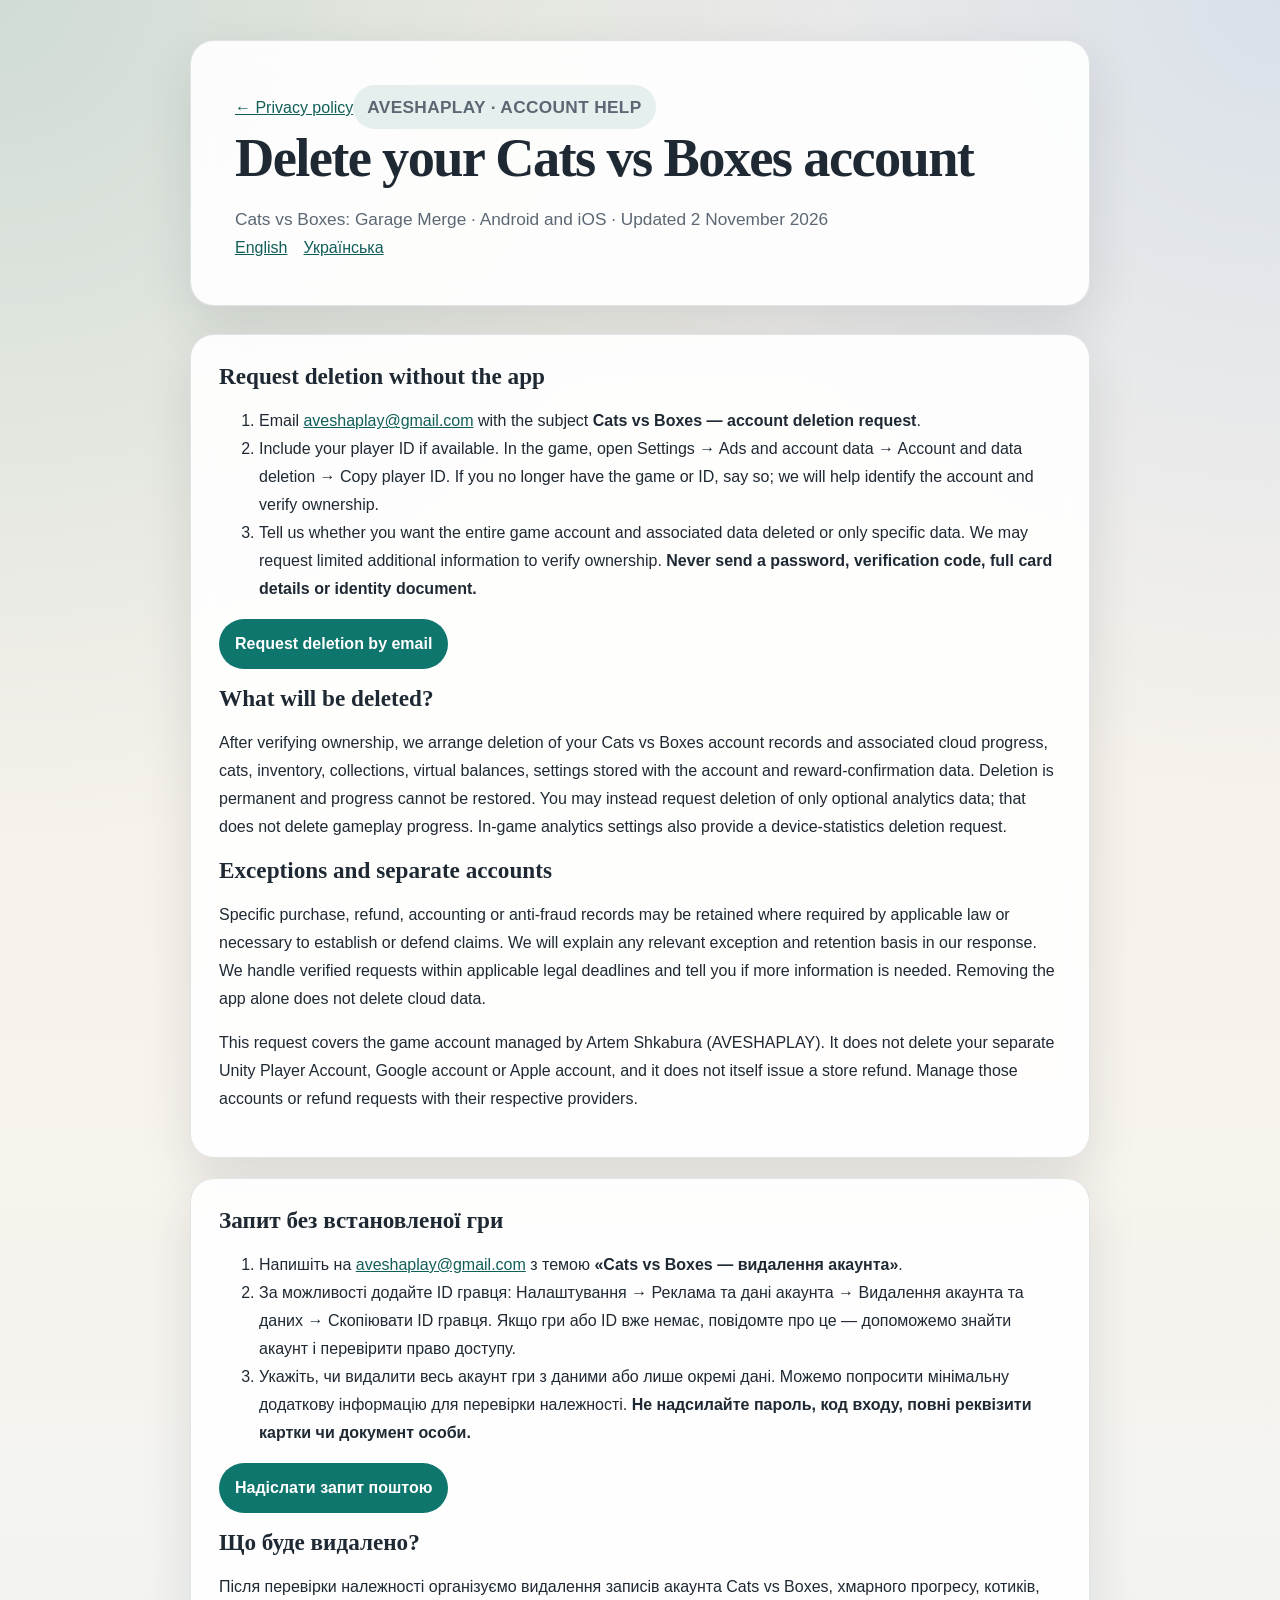
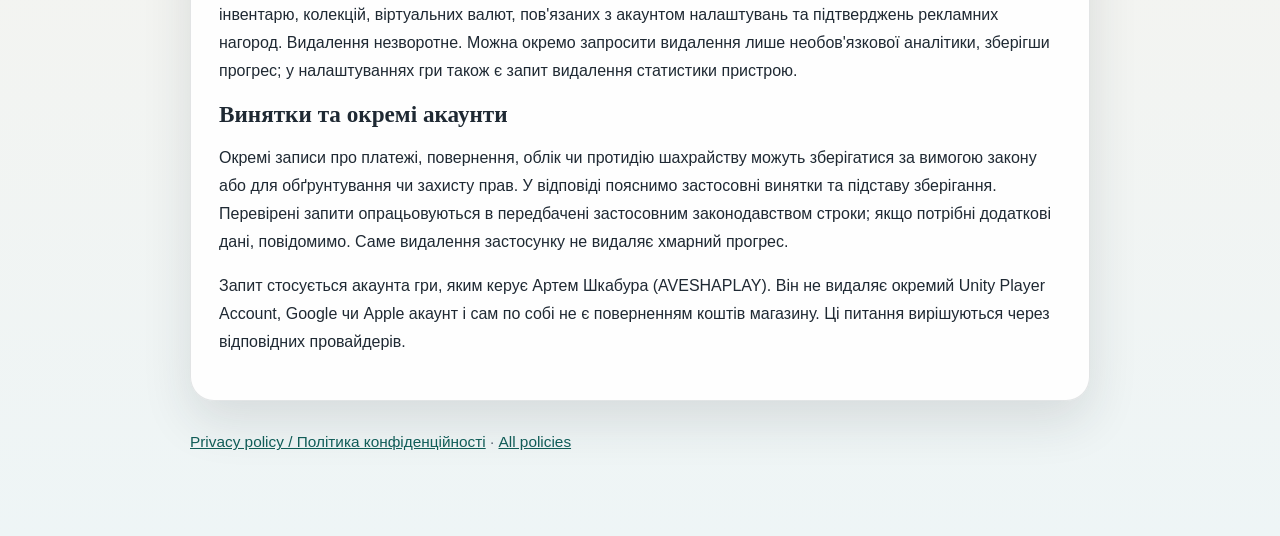
==== cats-vs-boxes-delete.html @ ae141d83 "Add Cats vs Boxes privacy policy and account deletion Publish English and Ukrainian privacy and supp" ====
<!doctype html><html lang="en"><head><meta charset="utf-8"><meta name="viewport" content="width=device-width,initial-scale=1"><meta name="referrer" content="no-referrer"><title>Delete account · Cats vs Boxes: Garage Merge</title><link rel="stylesheet" href="styles.css"><style>p,li{line-height:1.75}a{overflow-wrap:anywhere}.shell{max-width:900px}nav{display:flex;gap:1rem;flex-wrap:wrap}</style></head><body><main class="shell"><section class="hero"><a href="cats-vs-boxes.html">← Privacy policy</a><p class="eyebrow">AVESHAPLAY · Account help</p><h1>Delete your Cats vs Boxes account</h1><p>Cats vs Boxes: Garage Merge · Android and iOS · Updated 2 November 2026</p><nav><a href="#en">English</a><a href="#uk" lang="uk">Українська</a></nav></section>
<section id="en" class="panel"><h2>Request deletion without the app</h2><ol><li>Email <a href="mailto:aveshaplay@gmail.com?subject=Cats%20vs%20Boxes%20-%20account%20deletion%20request">aveshaplay@gmail.com</a> with the subject <strong>Cats vs Boxes — account deletion request</strong>.</li><li>Include your player ID if available. In the game, open Settings → Ads and account data → Account and data deletion → Copy player ID. If you no longer have the game or ID, say so; we will help identify the account and verify ownership.</li><li>Tell us whether you want the entire game account and associated data deleted or only specific data. We may request limited additional information to verify ownership. <strong>Never send a password, verification code, full card details or identity document.</strong></li></ol><p><a class="button" href="mailto:aveshaplay@gmail.com?subject=Cats%20vs%20Boxes%20-%20account%20deletion%20request">Request deletion by email</a></p><h2>What will be deleted?</h2><p>After verifying ownership, we arrange deletion of your Cats vs Boxes account records and associated cloud progress, cats, inventory, collections, virtual balances, settings stored with the account and reward-confirmation data. Deletion is permanent and progress cannot be restored. You may instead request deletion of only optional analytics data; that does not delete gameplay progress. In-game analytics settings also provide a device-statistics deletion request.</p><h2>Exceptions and separate accounts</h2><p>Specific purchase, refund, accounting or anti-fraud records may be retained where required by applicable law or necessary to establish or defend claims. We will explain any relevant exception and retention basis in our response. We handle verified requests within applicable legal deadlines and tell you if more information is needed. Removing the app alone does not delete cloud data.</p><p>This request covers the game account managed by Artem Shkabura (AVESHAPLAY). It does not delete your separate Unity Player Account, Google account or Apple account, and it does not itself issue a store refund. Manage those accounts or refund requests with their respective providers.</p></section>
<section id="uk" class="panel" lang="uk"><h2>Запит без встановленої гри</h2><ol><li>Напишіть на <a href="mailto:aveshaplay@gmail.com?subject=Cats%20vs%20Boxes%20-%20account%20deletion%20request">aveshaplay@gmail.com</a> з темою <strong>«Cats vs Boxes — видалення акаунта»</strong>.</li><li>За можливості додайте ID гравця: Налаштування → Реклама та дані акаунта → Видалення акаунта та даних → Скопіювати ID гравця. Якщо гри або ID вже немає, повідомте про це — допоможемо знайти акаунт і перевірити право доступу.</li><li>Укажіть, чи видалити весь акаунт гри з даними або лише окремі дані. Можемо попросити мінімальну додаткову інформацію для перевірки належності. <strong>Не надсилайте пароль, код входу, повні реквізити картки чи документ особи.</strong></li></ol><p><a class="button" href="mailto:aveshaplay@gmail.com?subject=Cats%20vs%20Boxes%20-%20account%20deletion%20request">Надіслати запит поштою</a></p><h2>Що буде видалено?</h2><p>Після перевірки належності організуємо видалення записів акаунта Cats vs Boxes, хмарного прогресу, котиків, інвентарю, колекцій, віртуальних валют, пов'язаних з акаунтом налаштувань та підтверджень рекламних нагород. Видалення незворотне. Можна окремо запросити видалення лише необов'язкової аналітики, зберігши прогрес; у налаштуваннях гри також є запит видалення статистики пристрою.</p><h2>Винятки та окремі акаунти</h2><p>Окремі записи про платежі, повернення, облік чи протидію шахрайству можуть зберігатися за вимогою закону або для обґрунтування чи захисту прав. У відповіді пояснимо застосовні винятки та підставу зберігання. Перевірені запити опрацьовуються в передбачені застосовним законодавством строки; якщо потрібні додаткові дані, повідомимо. Саме видалення застосунку не видаляє хмарний прогрес.</p><p>Запит стосується акаунта гри, яким керує Артем Шкабура (AVESHAPLAY). Він не видаляє окремий Unity Player Account, Google чи Apple акаунт і сам по собі не є поверненням коштів магазину. Ці питання вирішуються через відповідних провайдерів.</p></section><p class="footer-note"><a href="cats-vs-boxes.html">Privacy policy / Політика конфіденційності</a> · <a href="index.html">All policies</a></p></main></body></html>
---- styles.css ----
:root {
  color-scheme: light;
  --bg: #f4efe8;
  --bg-accent: #dce8f2;
  --surface: rgba(255, 255, 255, 0.9);
  --surface-strong: #ffffff;
  --text: #1f2933;
  --muted: #5b6773;
  --border: rgba(31, 41, 51, 0.12);
  --primary: #0f766e;
  --primary-strong: #115e59;
  --shadow: 0 20px 50px rgba(31, 41, 51, 0.12);
  --radius-xl: 24px;
  --radius-lg: 18px;
  --radius-md: 14px;
  --max-width: 1080px;
}

* {
  box-sizing: border-box;
}

html {
  scroll-behavior: smooth;
}

body {
  margin: 0;
  font-family: "Trebuchet MS", "Segoe UI", sans-serif;
  color: var(--text);
  line-height: 1.7;
  background:
    radial-gradient(circle at top left, rgba(15, 118, 110, 0.16), transparent 34%),
    radial-gradient(circle at top right, rgba(24, 119, 242, 0.12), transparent 32%),
    linear-gradient(180deg, var(--bg) 0%, #f7f3ed 54%, #eef5f6 100%);
  min-height: 100vh;
}

a {
  color: var(--primary-strong);
}

a:hover {
  color: var(--primary);
}

.shell {
  width: min(calc(100% - 32px), var(--max-width));
  margin: 0 auto;
  padding: 40px 0 64px;
}

.hero,
.panel,
.policy {
  background: var(--surface);
  border: 1px solid var(--border);
  border-radius: var(--radius-xl);
  box-shadow: var(--shadow);
  backdrop-filter: blur(12px);
}

.hero {
  padding: 44px;
  margin-bottom: 28px;
}

.eyebrow {
  display: inline-flex;
  align-items: center;
  gap: 8px;
  margin-bottom: 18px;
  padding: 7px 14px;
  border-radius: 999px;
  background: rgba(15, 118, 110, 0.1);
  color: var(--primary-strong);
  font-size: 0.92rem;
  font-weight: 700;
  letter-spacing: 0.02em;
  text-transform: uppercase;
}

.hero h1,
.policy h1 {
  margin: 0 0 16px;
  font-family: Georgia, "Times New Roman", serif;
  font-size: clamp(2.2rem, 5vw, 3.4rem);
  line-height: 1.08;
  letter-spacing: -0.03em;
}

.hero p,
.lead {
  max-width: 760px;
  margin: 0;
  font-size: 1.08rem;
  color: var(--muted);
}

.meta-row {
  display: flex;
  flex-wrap: wrap;
  gap: 10px;
  margin-top: 26px;
}

.chip {
  display: inline-flex;
  align-items: center;
  padding: 8px 14px;
  border-radius: 999px;
  background: rgba(255, 255, 255, 0.82);
  border: 1px solid rgba(15, 118, 110, 0.15);
  color: var(--text);
  font-size: 0.96rem;
}

.panel {
  padding: 28px;
}

.panel h2,
.policy h2 {
  margin: 0 0 12px;
  font-family: Georgia, "Times New Roman", serif;
  font-size: 1.45rem;
  line-height: 1.2;
}

.panel + .panel,
.policy section + section {
  margin-top: 20px;
}

.grid {
  display: grid;
  grid-template-columns: repeat(auto-fit, minmax(260px, 1fr));
  gap: 20px;
}

.card {
  display: flex;
  flex-direction: column;
  gap: 16px;
  padding: 24px;
  background: var(--surface-strong);
  border: 1px solid rgba(31, 41, 51, 0.08);
  border-radius: var(--radius-lg);
}

.card h3 {
  margin: 0;
  font-size: 1.4rem;
  line-height: 1.2;
}

.card p {
  margin: 0;
  color: var(--muted);
}

.button {
  display: inline-flex;
  align-items: center;
  justify-content: center;
  width: fit-content;
  padding: 11px 16px;
  border-radius: 999px;
  background: var(--primary);
  color: #ffffff;
  font-weight: 700;
  text-decoration: none;
  transition: transform 0.18s ease, background 0.18s ease;
}

.button:hover {
  background: var(--primary-strong);
  color: #ffffff;
  transform: translateY(-1px);
}

.url-list {
  display: grid;
  gap: 12px;
}

.url-item {
  padding: 14px 16px;
  border-radius: var(--radius-md);
  background: rgba(255, 255, 255, 0.72);
  border: 1px solid rgba(31, 41, 51, 0.08);
  overflow-wrap: anywhere;
}

.policy {
  padding: 40px;
}

.policy header {
  margin-bottom: 26px;
}

.back-link {
  display: inline-block;
  margin-bottom: 16px;
  text-decoration: none;
  font-weight: 700;
}

.last-updated {
  margin-top: 14px;
  color: var(--muted);
  font-size: 0.98rem;
}

.policy p {
  margin: 0;
}

.policy ul {
  margin: 0;
  padding-left: 20px;
}

.policy li + li {
  margin-top: 8px;
}

.footer-note {
  margin-top: 28px;
  color: var(--muted);
  font-size: 0.96rem;
}

@media (max-width: 720px) {
  .shell {
    width: min(calc(100% - 20px), var(--max-width));
    padding: 20px 0 36px;
  }

  .hero,
  .panel,
  .policy {
    padding: 24px;
    border-radius: 20px;
  }

  .hero h1,
  .policy h1 {
    font-size: clamp(2rem, 10vw, 2.8rem);
  }

  .meta-row {
    margin-top: 20px;
  }
}
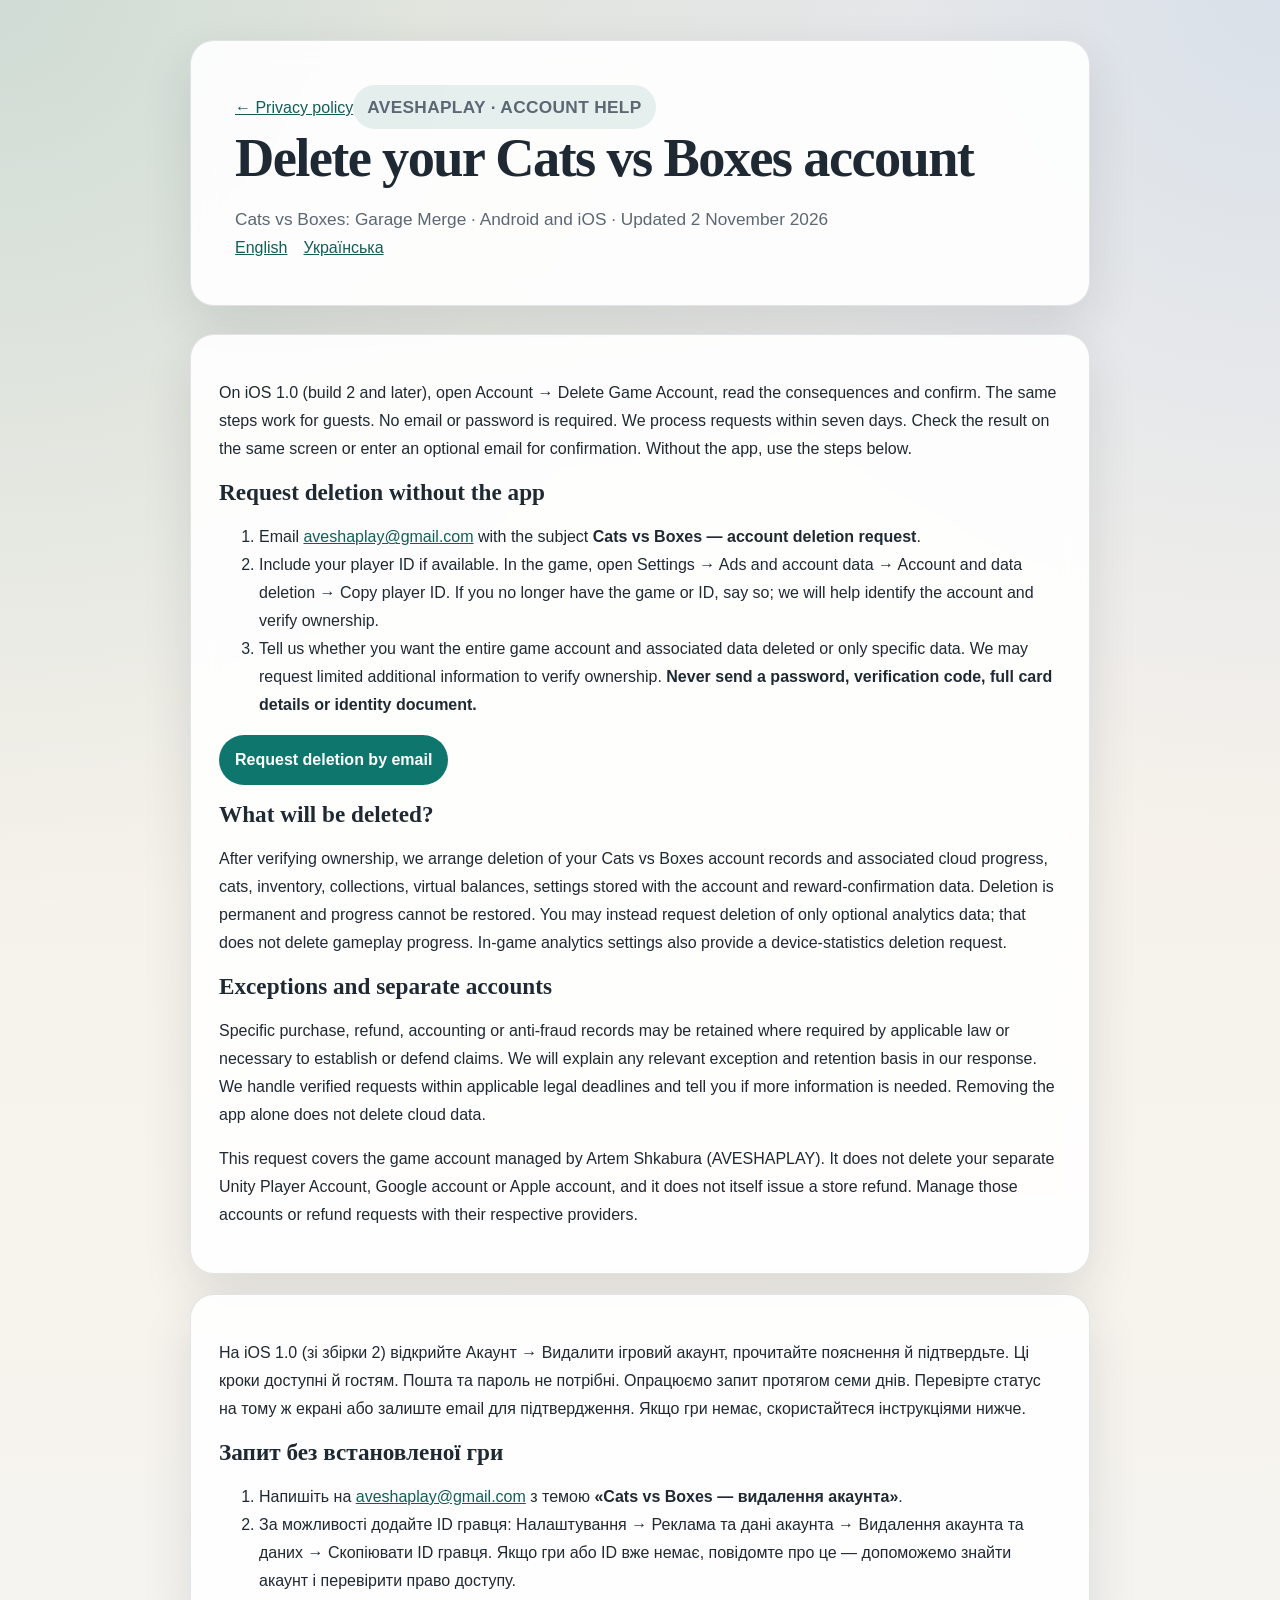
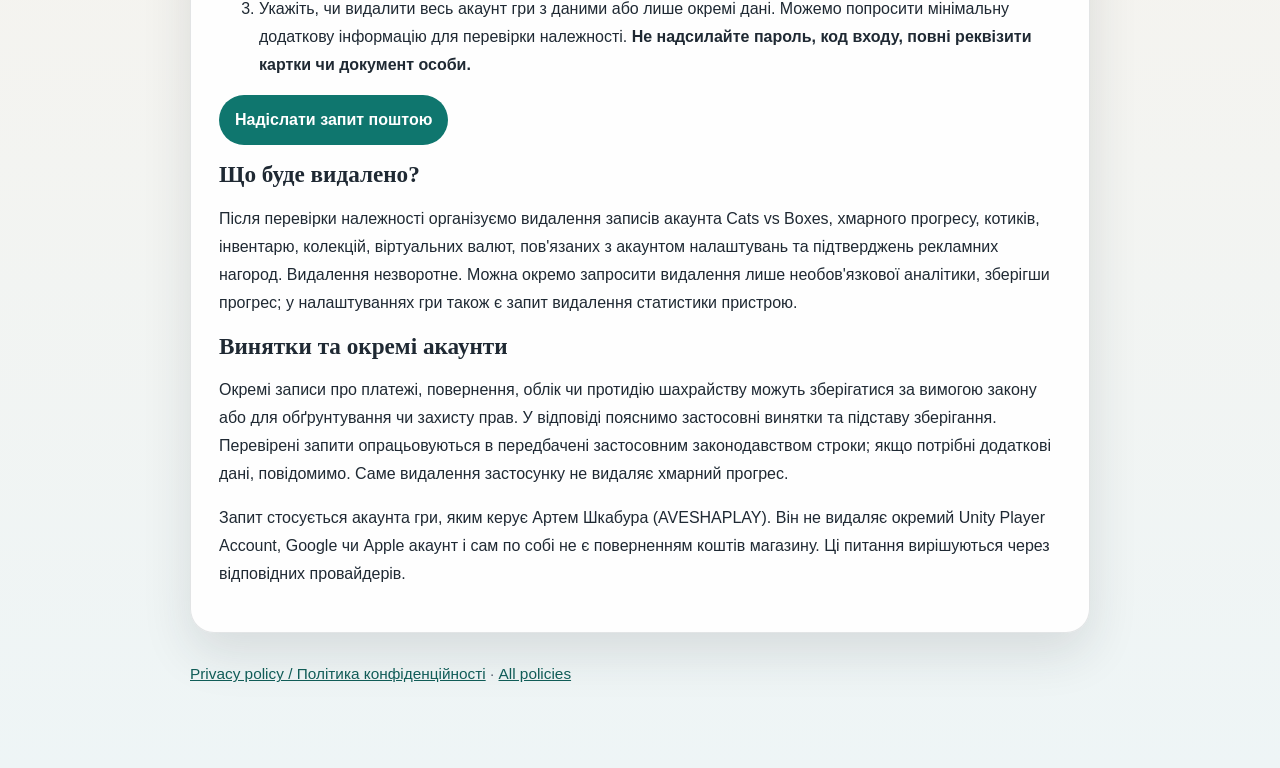
==== commit 650ce734: "Update Cats vs Boxes iOS privacy and account deletion" ====
--- a/cats-vs-boxes-delete.html
+++ b/cats-vs-boxes-delete.html
@@ -1,3 +1,3 @@
 <!doctype html><html lang="en"><head><meta charset="utf-8"><meta name="viewport" content="width=device-width,initial-scale=1"><meta name="referrer" content="no-referrer"><title>Delete account · Cats vs Boxes: Garage Merge</title><link rel="stylesheet" href="styles.css"><style>p,li{line-height:1.75}a{overflow-wrap:anywhere}.shell{max-width:900px}nav{display:flex;gap:1rem;flex-wrap:wrap}</style></head><body><main class="shell"><section class="hero"><a href="cats-vs-boxes.html">← Privacy policy</a><p class="eyebrow">AVESHAPLAY · Account help</p><h1>Delete your Cats vs Boxes account</h1><p>Cats vs Boxes: Garage Merge · Android and iOS · Updated 2 November 2026</p><nav><a href="#en">English</a><a href="#uk" lang="uk">Українська</a></nav></section>
-<section id="en" class="panel"><h2>Request deletion without the app</h2><ol><li>Email <a href="mailto:aveshaplay@gmail.com?subject=Cats%20vs%20Boxes%20-%20account%20deletion%20request">aveshaplay@gmail.com</a> with the subject <strong>Cats vs Boxes — account deletion request</strong>.</li><li>Include your player ID if available. In the game, open Settings → Ads and account data → Account and data deletion → Copy player ID. If you no longer have the game or ID, say so; we will help identify the account and verify ownership.</li><li>Tell us whether you want the entire game account and associated data deleted or only specific data. We may request limited additional information to verify ownership. <strong>Never send a password, verification code, full card details or identity document.</strong></li></ol><p><a class="button" href="mailto:aveshaplay@gmail.com?subject=Cats%20vs%20Boxes%20-%20account%20deletion%20request">Request deletion by email</a></p><h2>What will be deleted?</h2><p>After verifying ownership, we arrange deletion of your Cats vs Boxes account records and associated cloud progress, cats, inventory, collections, virtual balances, settings stored with the account and reward-confirmation data. Deletion is permanent and progress cannot be restored. You may instead request deletion of only optional analytics data; that does not delete gameplay progress. In-game analytics settings also provide a device-statistics deletion request.</p><h2>Exceptions and separate accounts</h2><p>Specific purchase, refund, accounting or anti-fraud records may be retained where required by applicable law or necessary to establish or defend claims. We will explain any relevant exception and retention basis in our response. We handle verified requests within applicable legal deadlines and tell you if more information is needed. Removing the app alone does not delete cloud data.</p><p>This request covers the game account managed by Artem Shkabura (AVESHAPLAY). It does not delete your separate Unity Player Account, Google account or Apple account, and it does not itself issue a store refund. Manage those accounts or refund requests with their respective providers.</p></section>
-<section id="uk" class="panel" lang="uk"><h2>Запит без встановленої гри</h2><ol><li>Напишіть на <a href="mailto:aveshaplay@gmail.com?subject=Cats%20vs%20Boxes%20-%20account%20deletion%20request">aveshaplay@gmail.com</a> з темою <strong>«Cats vs Boxes — видалення акаунта»</strong>.</li><li>За можливості додайте ID гравця: Налаштування → Реклама та дані акаунта → Видалення акаунта та даних → Скопіювати ID гравця. Якщо гри або ID вже немає, повідомте про це — допоможемо знайти акаунт і перевірити право доступу.</li><li>Укажіть, чи видалити весь акаунт гри з даними або лише окремі дані. Можемо попросити мінімальну додаткову інформацію для перевірки належності. <strong>Не надсилайте пароль, код входу, повні реквізити картки чи документ особи.</strong></li></ol><p><a class="button" href="mailto:aveshaplay@gmail.com?subject=Cats%20vs%20Boxes%20-%20account%20deletion%20request">Надіслати запит поштою</a></p><h2>Що буде видалено?</h2><p>Після перевірки належності організуємо видалення записів акаунта Cats vs Boxes, хмарного прогресу, котиків, інвентарю, колекцій, віртуальних валют, пов'язаних з акаунтом налаштувань та підтверджень рекламних нагород. Видалення незворотне. Можна окремо запросити видалення лише необов'язкової аналітики, зберігши прогрес; у налаштуваннях гри також є запит видалення статистики пристрою.</p><h2>Винятки та окремі акаунти</h2><p>Окремі записи про платежі, повернення, облік чи протидію шахрайству можуть зберігатися за вимогою закону або для обґрунтування чи захисту прав. У відповіді пояснимо застосовні винятки та підставу зберігання. Перевірені запити опрацьовуються в передбачені застосовним законодавством строки; якщо потрібні додаткові дані, повідомимо. Саме видалення застосунку не видаляє хмарний прогрес.</p><p>Запит стосується акаунта гри, яким керує Артем Шкабура (AVESHAPLAY). Він не видаляє окремий Unity Player Account, Google чи Apple акаунт і сам по собі не є поверненням коштів магазину. Ці питання вирішуються через відповідних провайдерів.</p></section><p class="footer-note"><a href="cats-vs-boxes.html">Privacy policy / Політика конфіденційності</a> · <a href="index.html">All policies</a></p></main></body></html>
+<section id="en" class="panel"><p>On iOS 1.0 (build 2 and later), open Account → Delete Game Account, read the consequences and confirm. The same steps work for guests. No email or password is required. We process requests within seven days. Check the result on the same screen or enter an optional email for confirmation. Without the app, use the steps below.</p><h2>Request deletion without the app</h2><ol><li>Email <a href="mailto:aveshaplay@gmail.com?subject=Cats%20vs%20Boxes%20-%20account%20deletion%20request">aveshaplay@gmail.com</a> with the subject <strong>Cats vs Boxes — account deletion request</strong>.</li><li>Include your player ID if available. In the game, open Settings → Ads and account data → Account and data deletion → Copy player ID. If you no longer have the game or ID, say so; we will help identify the account and verify ownership.</li><li>Tell us whether you want the entire game account and associated data deleted or only specific data. We may request limited additional information to verify ownership. <strong>Never send a password, verification code, full card details or identity document.</strong></li></ol><p><a class="button" href="mailto:aveshaplay@gmail.com?subject=Cats%20vs%20Boxes%20-%20account%20deletion%20request">Request deletion by email</a></p><h2>What will be deleted?</h2><p>After verifying ownership, we arrange deletion of your Cats vs Boxes account records and associated cloud progress, cats, inventory, collections, virtual balances, settings stored with the account and reward-confirmation data. Deletion is permanent and progress cannot be restored. You may instead request deletion of only optional analytics data; that does not delete gameplay progress. In-game analytics settings also provide a device-statistics deletion request.</p><h2>Exceptions and separate accounts</h2><p>Specific purchase, refund, accounting or anti-fraud records may be retained where required by applicable law or necessary to establish or defend claims. We will explain any relevant exception and retention basis in our response. We handle verified requests within applicable legal deadlines and tell you if more information is needed. Removing the app alone does not delete cloud data.</p><p>This request covers the game account managed by Artem Shkabura (AVESHAPLAY). It does not delete your separate Unity Player Account, Google account or Apple account, and it does not itself issue a store refund. Manage those accounts or refund requests with their respective providers.</p></section>
+<section id="uk" class="panel" lang="uk"><p>На iOS 1.0 (зі збірки 2) відкрийте Акаунт → Видалити ігровий акаунт, прочитайте пояснення й підтвердьте. Ці кроки доступні й гостям. Пошта та пароль не потрібні. Опрацюємо запит протягом семи днів. Перевірте статус на тому ж екрані або залиште email для підтвердження. Якщо гри немає, скористайтеся інструкціями нижче.</p><h2>Запит без встановленої гри</h2><ol><li>Напишіть на <a href="mailto:aveshaplay@gmail.com?subject=Cats%20vs%20Boxes%20-%20account%20deletion%20request">aveshaplay@gmail.com</a> з темою <strong>«Cats vs Boxes — видалення акаунта»</strong>.</li><li>За можливості додайте ID гравця: Налаштування → Реклама та дані акаунта → Видалення акаунта та даних → Скопіювати ID гравця. Якщо гри або ID вже немає, повідомте про це — допоможемо знайти акаунт і перевірити право доступу.</li><li>Укажіть, чи видалити весь акаунт гри з даними або лише окремі дані. Можемо попросити мінімальну додаткову інформацію для перевірки належності. <strong>Не надсилайте пароль, код входу, повні реквізити картки чи документ особи.</strong></li></ol><p><a class="button" href="mailto:aveshaplay@gmail.com?subject=Cats%20vs%20Boxes%20-%20account%20deletion%20request">Надіслати запит поштою</a></p><h2>Що буде видалено?</h2><p>Після перевірки належності організуємо видалення записів акаунта Cats vs Boxes, хмарного прогресу, котиків, інвентарю, колекцій, віртуальних валют, пов'язаних з акаунтом налаштувань та підтверджень рекламних нагород. Видалення незворотне. Можна окремо запросити видалення лише необов'язкової аналітики, зберігши прогрес; у налаштуваннях гри також є запит видалення статистики пристрою.</p><h2>Винятки та окремі акаунти</h2><p>Окремі записи про платежі, повернення, облік чи протидію шахрайству можуть зберігатися за вимогою закону або для обґрунтування чи захисту прав. У відповіді пояснимо застосовні винятки та підставу зберігання. Перевірені запити опрацьовуються в передбачені застосовним законодавством строки; якщо потрібні додаткові дані, повідомимо. Саме видалення застосунку не видаляє хмарний прогрес.</p><p>Запит стосується акаунта гри, яким керує Артем Шкабура (AVESHAPLAY). Він не видаляє окремий Unity Player Account, Google чи Apple акаунт і сам по собі не є поверненням коштів магазину. Ці питання вирішуються через відповідних провайдерів.</p></section><p class="footer-note"><a href="cats-vs-boxes.html">Privacy policy / Політика конфіденційності</a> · <a href="index.html">All policies</a></p></main></body></html>
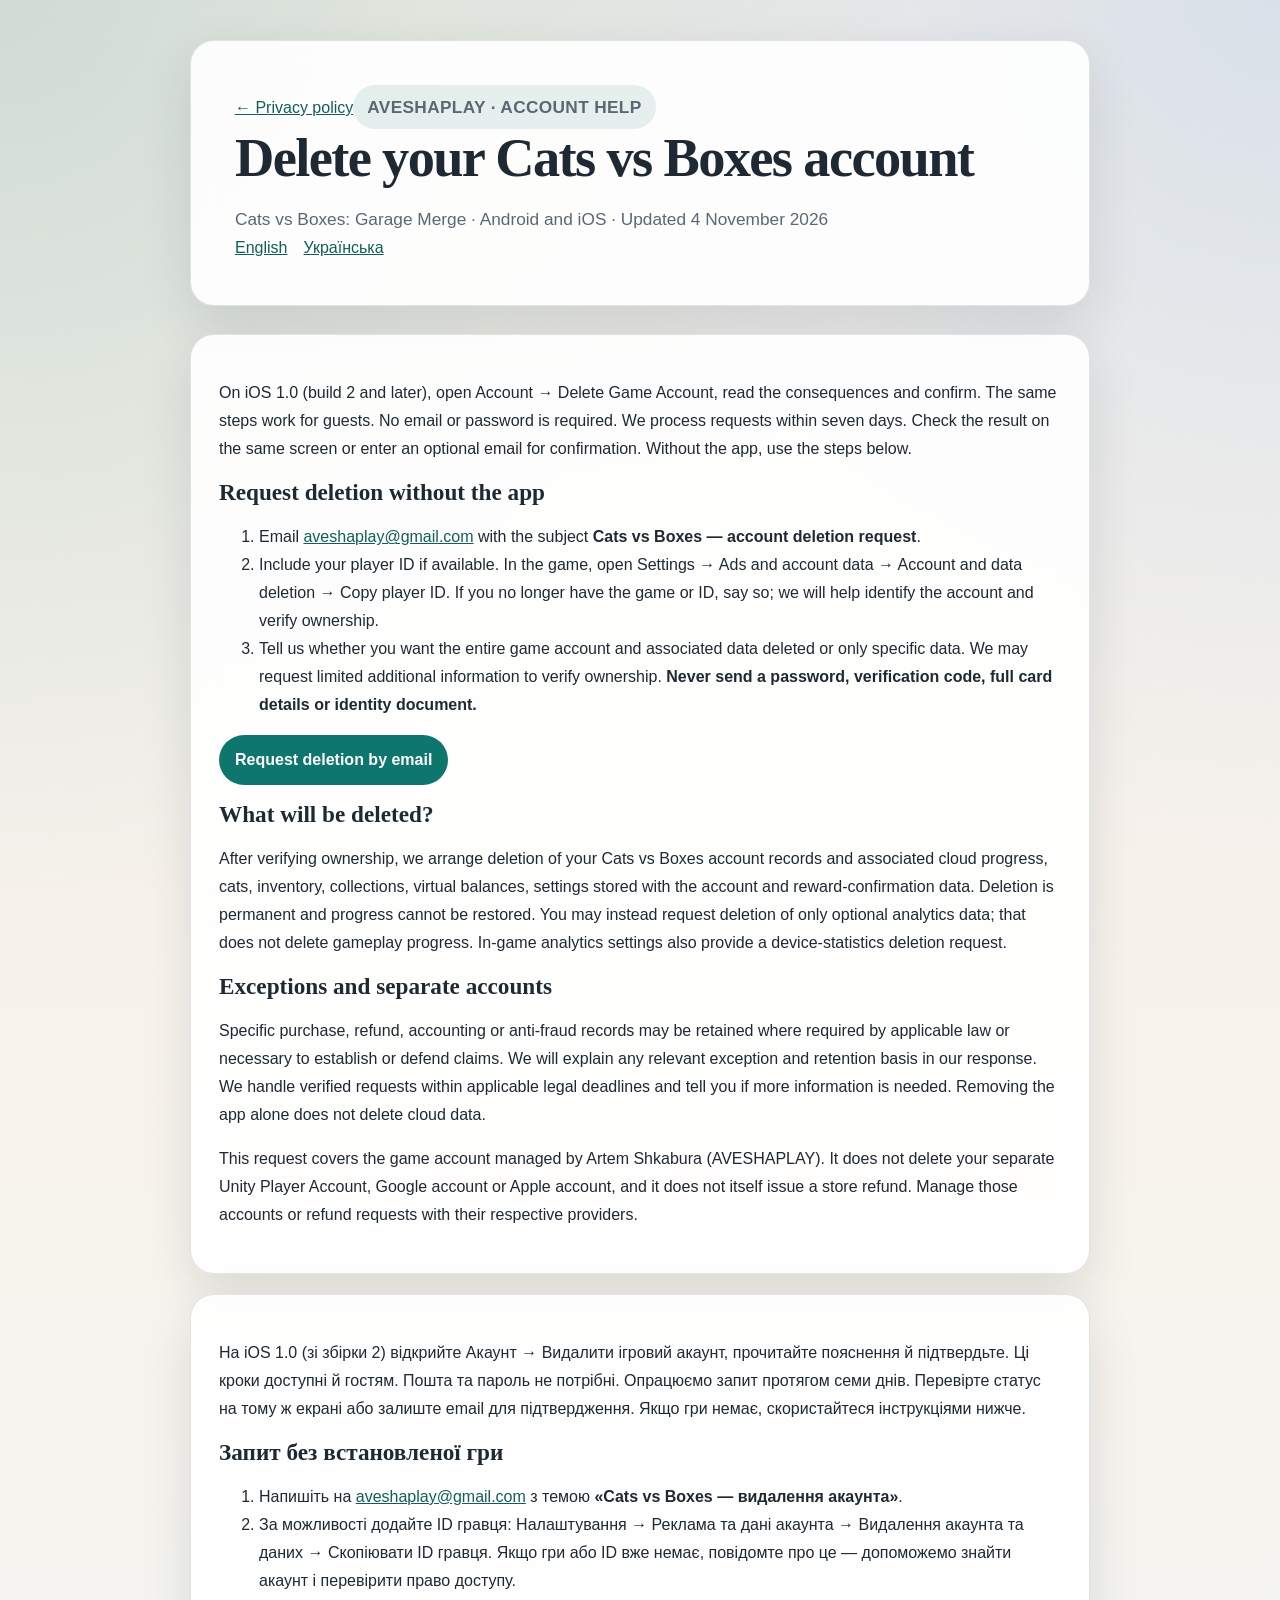
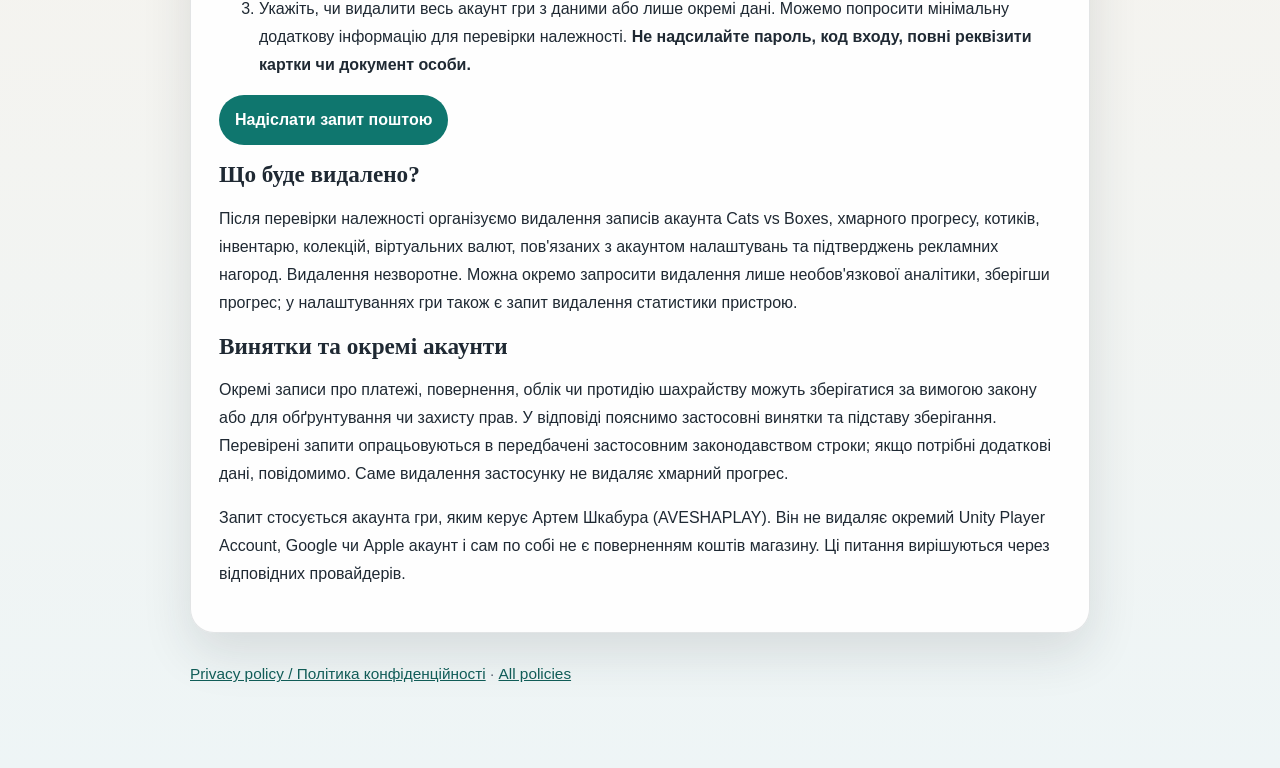
==== commit d9e6c087: "Date the updated Cats vs Boxes privacy pages" ====
--- a/cats-vs-boxes-delete.html
+++ b/cats-vs-boxes-delete.html
@@ -1,3 +1,3 @@
-<!doctype html><html lang="en"><head><meta charset="utf-8"><meta name="viewport" content="width=device-width,initial-scale=1"><meta name="referrer" content="no-referrer"><title>Delete account · Cats vs Boxes: Garage Merge</title><link rel="stylesheet" href="styles.css"><style>p,li{line-height:1.75}a{overflow-wrap:anywhere}.shell{max-width:900px}nav{display:flex;gap:1rem;flex-wrap:wrap}</style></head><body><main class="shell"><section class="hero"><a href="cats-vs-boxes.html">← Privacy policy</a><p class="eyebrow">AVESHAPLAY · Account help</p><h1>Delete your Cats vs Boxes account</h1><p>Cats vs Boxes: Garage Merge · Android and iOS · Updated 2 November 2026</p><nav><a href="#en">English</a><a href="#uk" lang="uk">Українська</a></nav></section>
+<!doctype html><html lang="en"><head><meta charset="utf-8"><meta name="viewport" content="width=device-width,initial-scale=1"><meta name="referrer" content="no-referrer"><title>Delete account · Cats vs Boxes: Garage Merge</title><link rel="stylesheet" href="styles.css"><style>p,li{line-height:1.75}a{overflow-wrap:anywhere}.shell{max-width:900px}nav{display:flex;gap:1rem;flex-wrap:wrap}</style></head><body><main class="shell"><section class="hero"><a href="cats-vs-boxes.html">← Privacy policy</a><p class="eyebrow">AVESHAPLAY · Account help</p><h1>Delete your Cats vs Boxes account</h1><p>Cats vs Boxes: Garage Merge · Android and iOS · Updated 4 November 2026</p><nav><a href="#en">English</a><a href="#uk" lang="uk">Українська</a></nav></section>
 <section id="en" class="panel"><p>On iOS 1.0 (build 2 and later), open Account → Delete Game Account, read the consequences and confirm. The same steps work for guests. No email or password is required. We process requests within seven days. Check the result on the same screen or enter an optional email for confirmation. Without the app, use the steps below.</p><h2>Request deletion without the app</h2><ol><li>Email <a href="mailto:aveshaplay@gmail.com?subject=Cats%20vs%20Boxes%20-%20account%20deletion%20request">aveshaplay@gmail.com</a> with the subject <strong>Cats vs Boxes — account deletion request</strong>.</li><li>Include your player ID if available. In the game, open Settings → Ads and account data → Account and data deletion → Copy player ID. If you no longer have the game or ID, say so; we will help identify the account and verify ownership.</li><li>Tell us whether you want the entire game account and associated data deleted or only specific data. We may request limited additional information to verify ownership. <strong>Never send a password, verification code, full card details or identity document.</strong></li></ol><p><a class="button" href="mailto:aveshaplay@gmail.com?subject=Cats%20vs%20Boxes%20-%20account%20deletion%20request">Request deletion by email</a></p><h2>What will be deleted?</h2><p>After verifying ownership, we arrange deletion of your Cats vs Boxes account records and associated cloud progress, cats, inventory, collections, virtual balances, settings stored with the account and reward-confirmation data. Deletion is permanent and progress cannot be restored. You may instead request deletion of only optional analytics data; that does not delete gameplay progress. In-game analytics settings also provide a device-statistics deletion request.</p><h2>Exceptions and separate accounts</h2><p>Specific purchase, refund, accounting or anti-fraud records may be retained where required by applicable law or necessary to establish or defend claims. We will explain any relevant exception and retention basis in our response. We handle verified requests within applicable legal deadlines and tell you if more information is needed. Removing the app alone does not delete cloud data.</p><p>This request covers the game account managed by Artem Shkabura (AVESHAPLAY). It does not delete your separate Unity Player Account, Google account or Apple account, and it does not itself issue a store refund. Manage those accounts or refund requests with their respective providers.</p></section>
 <section id="uk" class="panel" lang="uk"><p>На iOS 1.0 (зі збірки 2) відкрийте Акаунт → Видалити ігровий акаунт, прочитайте пояснення й підтвердьте. Ці кроки доступні й гостям. Пошта та пароль не потрібні. Опрацюємо запит протягом семи днів. Перевірте статус на тому ж екрані або залиште email для підтвердження. Якщо гри немає, скористайтеся інструкціями нижче.</p><h2>Запит без встановленої гри</h2><ol><li>Напишіть на <a href="mailto:aveshaplay@gmail.com?subject=Cats%20vs%20Boxes%20-%20account%20deletion%20request">aveshaplay@gmail.com</a> з темою <strong>«Cats vs Boxes — видалення акаунта»</strong>.</li><li>За можливості додайте ID гравця: Налаштування → Реклама та дані акаунта → Видалення акаунта та даних → Скопіювати ID гравця. Якщо гри або ID вже немає, повідомте про це — допоможемо знайти акаунт і перевірити право доступу.</li><li>Укажіть, чи видалити весь акаунт гри з даними або лише окремі дані. Можемо попросити мінімальну додаткову інформацію для перевірки належності. <strong>Не надсилайте пароль, код входу, повні реквізити картки чи документ особи.</strong></li></ol><p><a class="button" href="mailto:aveshaplay@gmail.com?subject=Cats%20vs%20Boxes%20-%20account%20deletion%20request">Надіслати запит поштою</a></p><h2>Що буде видалено?</h2><p>Після перевірки належності організуємо видалення записів акаунта Cats vs Boxes, хмарного прогресу, котиків, інвентарю, колекцій, віртуальних валют, пов'язаних з акаунтом налаштувань та підтверджень рекламних нагород. Видалення незворотне. Можна окремо запросити видалення лише необов'язкової аналітики, зберігши прогрес; у налаштуваннях гри також є запит видалення статистики пристрою.</p><h2>Винятки та окремі акаунти</h2><p>Окремі записи про платежі, повернення, облік чи протидію шахрайству можуть зберігатися за вимогою закону або для обґрунтування чи захисту прав. У відповіді пояснимо застосовні винятки та підставу зберігання. Перевірені запити опрацьовуються в передбачені застосовним законодавством строки; якщо потрібні додаткові дані, повідомимо. Саме видалення застосунку не видаляє хмарний прогрес.</p><p>Запит стосується акаунта гри, яким керує Артем Шкабура (AVESHAPLAY). Він не видаляє окремий Unity Player Account, Google чи Apple акаунт і сам по собі не є поверненням коштів магазину. Ці питання вирішуються через відповідних провайдерів.</p></section><p class="footer-note"><a href="cats-vs-boxes.html">Privacy policy / Політика конфіденційності</a> · <a href="index.html">All policies</a></p></main></body></html>
